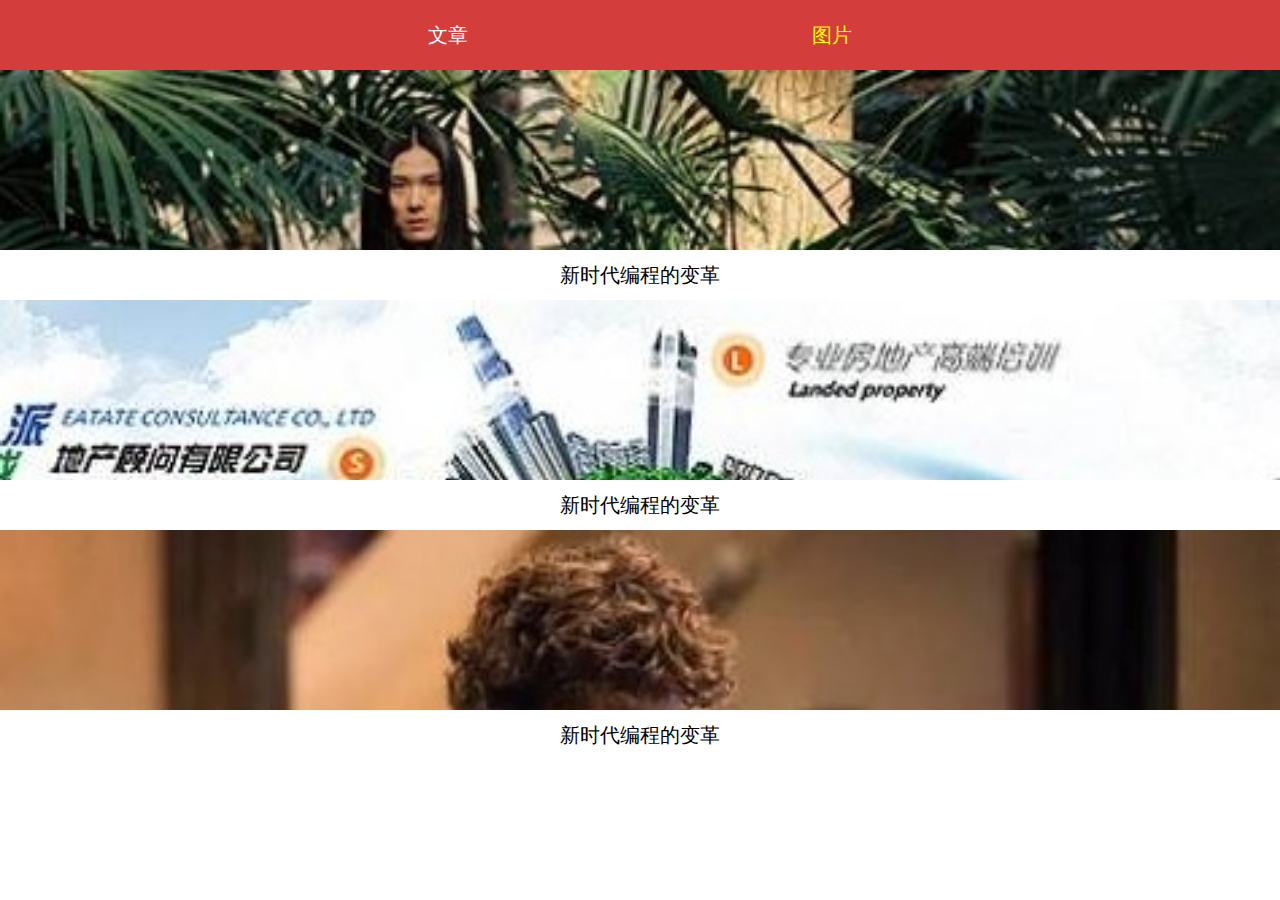
==== imgs.html @ d8a2514d "'bk'" ====
<!doctype html>
<html lang="en">
<head>
    <meta charset="UTF-8">
    <meta name="viewport"
          content="width=device-width, user-scalable=no, initial-scale=1.0, maximum-scale=1.0, minimum-scale=1.0">
    <meta http-equiv="X-UA-Compatible" content="ie=edge">
    <link rel="stylesheet" href="css/base.css">
    <link rel="stylesheet" href="css/imgs.css">
    <script src="js/jquery.min.js"></script>
    <script src="js/rem.js"></script>
    <title>Document</title>
</head>
<body>
<header>
    <div class="center_hd">
        <div class="mybk">文章</div>
        <div class="picture">图片</div>
    </div>
</header>
<section>
    <ul>
        <li>

            <div class="imgs"><img src="img/timg1-1.jpg" alt=""></div>
            <div class="title">新时代编程的变革</div>

        </li>
        <li>

            <div class="imgs"><img src="img/timg2-1.jpg" alt=""></div>
            <div class="title">新时代编程的变革</div>

        </li>
        <li>

            <div class="imgs"><img src="img/timg3-1.jpg" alt=""></div>
            <div class="title">新时代编程的变革</div>

        </li>
    </ul>
</section>

</body>
<script>
    $('section ul').on('click','li',function () {
        location.href='imgs_x.html';
    })
    $('.mybk').click(function () {
        location.href='index.html';
    })
</script>
</html>
---- css/base.css ----
/*
* @Author: Administrator
* @Date:   2017-09-30 11:38:01
* @Last Modified by:   Administrator
* @Last Modified time: 2017-09-30 11:45:07
*/

*{
		margin: 0;
		padding: 0;

		list-style: none;
		font-family: "微软雅黑" ,"宋体", sans-serif;
}
a{
		text-decoration: none;
}

body{
		background: #ffffff;
}
img{
		border: 0;
}
---- css/imgs.css ----
*{
    padding: 0;
    margin: 0;
    list-style-type: none;
}
header{
    width: 100%;
    height: 0.7rem;
    background: #d33e3d;
}
.center_hd{
    width: 60%;
    height: 100%;
    margin: 0 auto;
}
.mybk{
    width: 50%;
    height: 100%;
    float: left;
    font-size: 0.2rem;
    color: white;
    line-height: 0.7rem;
    text-align: center;
}
.picture{
    width: 50%;
    height: 100%;
    float: left;
    font-size: 0.2rem;
    color: yellow;
    line-height: 0.7rem;
    text-align: center;
}
section{
    width: 100%;

}
section ul{
    width: 100%;
}
section ul li{
    width: 100%;

}
.imgs{
    width: 100%;
    height: 1.8rem;
    overflow: hidden;

}
.imgs img{
    width: 100%;



}
.title{
    width: 100%;
    height: 0.5rem;
    font-size: 0.2rem;
    line-height: 0.5rem;
    text-align: center;

}
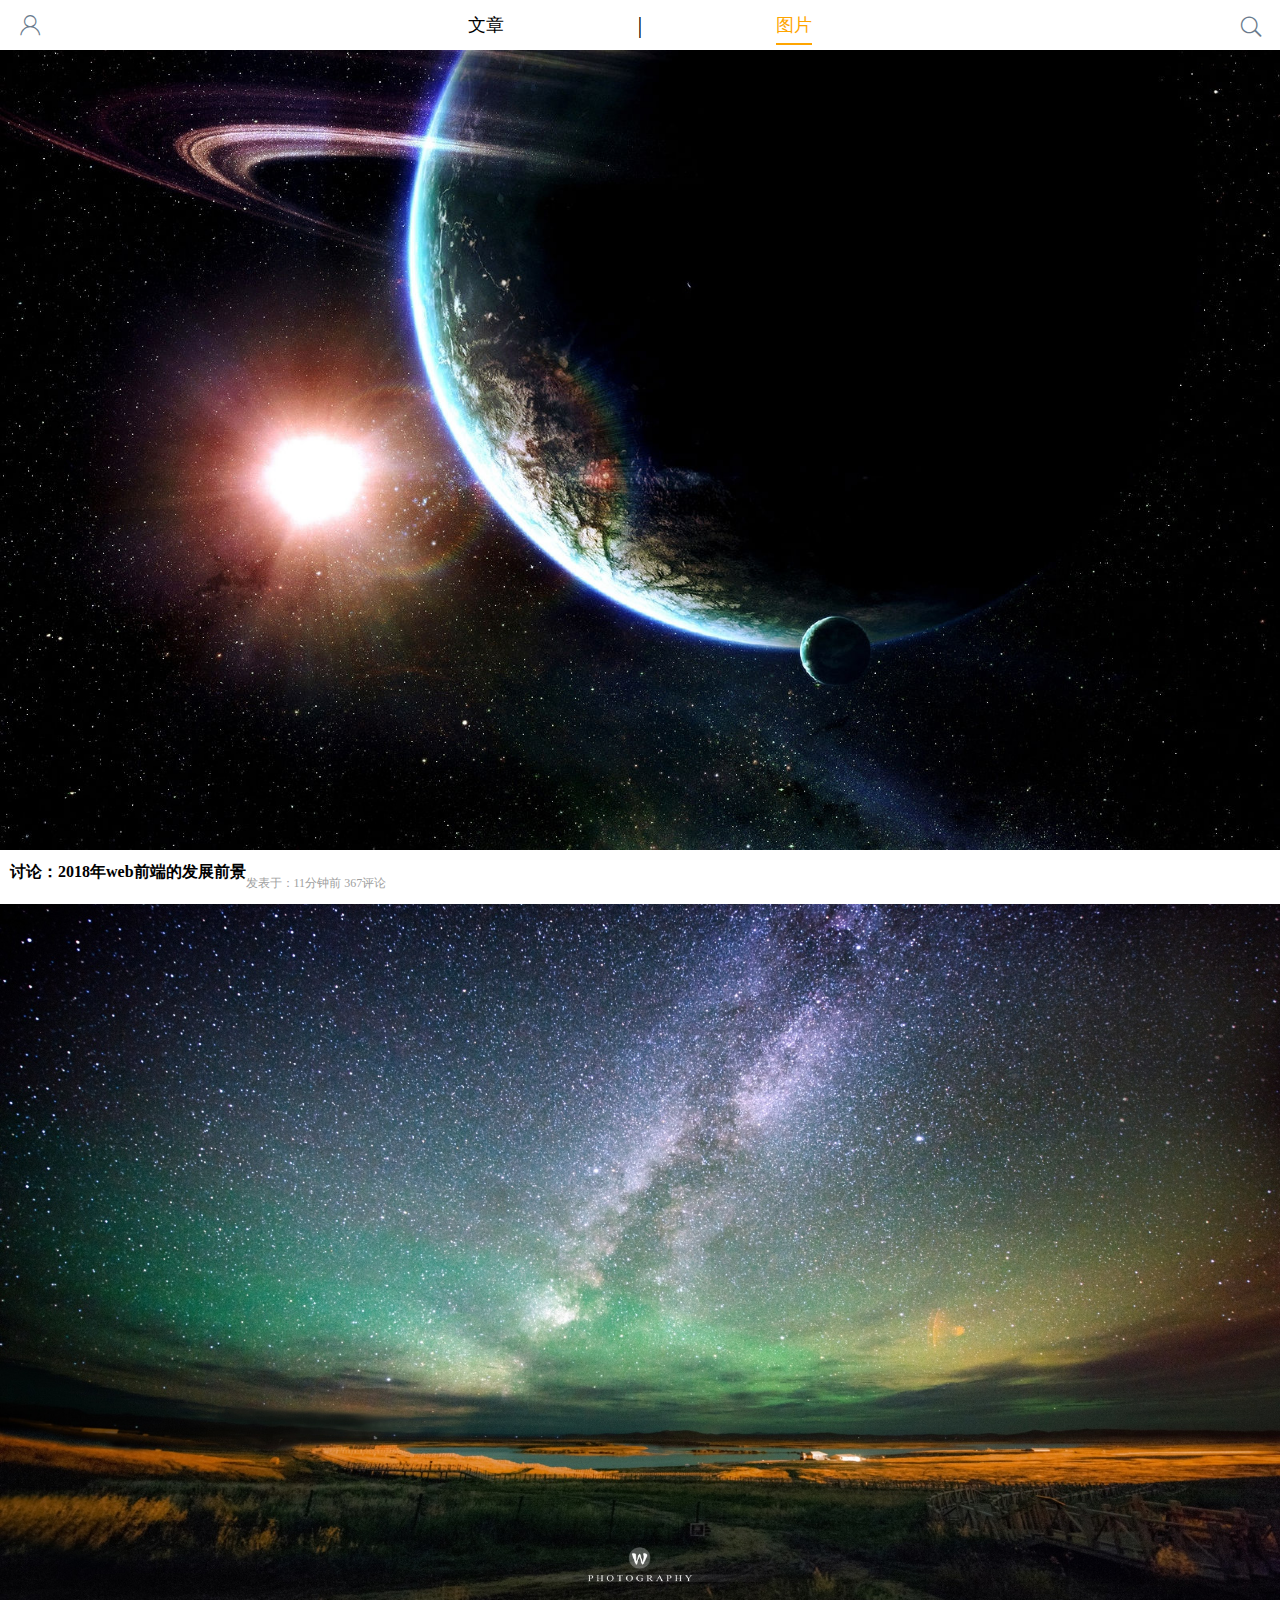
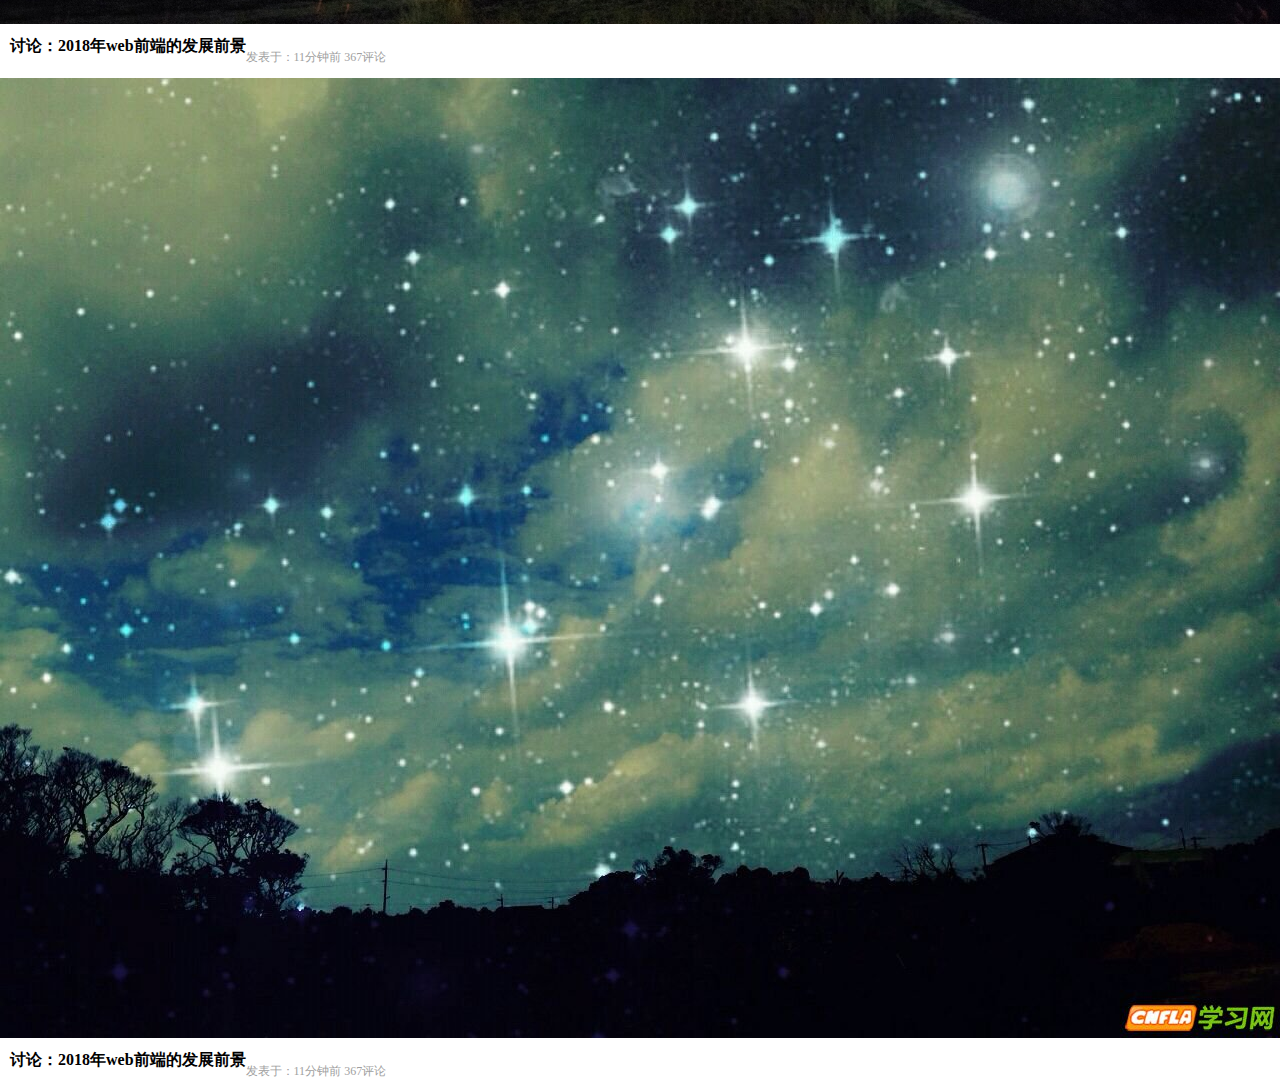
==== commit 47c73b9b: "'s'" ====
--- a/imgs.html
+++ b/imgs.html
@@ -5,38 +5,104 @@
     <meta name="viewport"
           content="width=device-width, user-scalable=no, initial-scale=1.0, maximum-scale=1.0, minimum-scale=1.0">
     <meta http-equiv="X-UA-Compatible" content="ie=edge">
-    <link rel="stylesheet" href="css/base.css">
+    <title>我的博客</title>
     <link rel="stylesheet" href="css/imgs.css">
+   
     <script src="js/jquery.min.js"></script>
+   
     <script src="js/rem.js"></script>
-    <title>Document</title>
+    <link rel="stylesheet" href="iconfont/iconfont.css">
+    
+    <style>
+        html, body {
+            position: relative;
+            height: 100%;
+        }
+        body {
+            background: #eee;
+            font-family: Helvetica Neue, Helvetica, Arial, sans-serif;
+            font-size: 14px;
+            color:#000;
+            margin: 0;
+            padding: 0;
+            background: white;
+        }
+        .swiper-container {
+            width: 100%;
+            height: 1.8rem;
+
+        }
+        .swiper-slide {
+            text-align: center;
+            font-size: 18px;
+            background: #fff;
+
+            /* Center slide text vertically */
+            display: -webkit-box;
+            display: -ms-flexbox;
+            display: -webkit-flex;
+            display: flex;
+            -webkit-box-pack: center;
+            -ms-flex-pack: center;
+            -webkit-justify-content: center;
+            justify-content: center;
+            -webkit-box-align: center;
+            -ms-flex-align: center;
+            -webkit-align-items: center;
+            align-items: center;
+
+        }
+        .swiper-slide img{
+
+            width: 100%;
+            height: 100%;
+
+        }
+
+    </style>
+
 </head>
 <body>
 <header>
-    <div class="center_hd">
-        <div class="mybk">文章</div>
-        <div class="picture">图片</div>
-    </div>
+<div class="center_hd">
+<div class="min"><i class="iconfont iconfont1">&#xe603;</i></div>
+    <div class="mybk"><span>文章</span></div>
+    <p>|</p>
+    <div class="picture"><span>图片</span></div>
+    <div class="shou"><i class="iconfont iconfont1">&#xe600;</i></div>
+</div>
 </header>
 <section>
     <ul>
         <li>
-
-            <div class="imgs"><img src="img/timg1-1.jpg" alt=""></div>
-            <div class="title">新时代编程的变革</div>
-
+        <div class="neirong">
+        <div class="right"><img src="img/1.jpg" alt=""></div>
+            <div class="left">
+                <h3>讨论：2018年web前端的发展前景</h3>
+                <p>发表于：<span>11</span>分钟前&nbsp;<span>367</span>评论</p>
+            </div>
+            
+        </div>
         </li>
         <li>
-
-            <div class="imgs"><img src="img/timg2-1.jpg" alt=""></div>
-            <div class="title">新时代编程的变革</div>
-
+        <div class="neirong">
+        <div class="right"><img src="img/2.jpg" alt=""></div>
+            <div class="left">
+                <h3>讨论：2018年web前端的发展前景</h3>
+                <p>发表于：<span>11</span>分钟前&nbsp;<span>367</span>评论</p>
+            </div>
+            
+        </div>
         </li>
         <li>
-
-            <div class="imgs"><img src="img/timg3-1.jpg" alt=""></div>
-            <div class="title">新时代编程的变革</div>
-
+        <div class="neirong">
+        <div class="right"><img src="img/3.jpg" alt=""></div>
+            <div class="left">
+                <h3>讨论：2018年web前端的发展前景</h3>
+                <p>发表于：<span>11</span>分钟前&nbsp;<span>367</span>评论</p>
+            </div>
+            
+        </div>
         </li>
     </ul>
 </section>
@@ -46,8 +112,8 @@
     $('section ul').on('click','li',function () {
         location.href='imgs_x.html';
     })
-    $('.mybk').click(function () {
+    $('.mybk').click(function(){
         location.href='index.html';
     })
 </script>
-</html>+</html>
--- a/css/imgs.css
+++ b/css/imgs.css
@@ -1,34 +1,50 @@
 *{
     padding: 0;
     margin: 0;
-    list-style-type: none;
+    font-family: '宋体';
+    list-style: none;
 }
 header{
     width: 100%;
-    height: 0.7rem;
-    background: #d33e3d;
+    height: 0.5rem;
+    position: relative;
+    
 }
 .center_hd{
-    width: 60%;
+    width: 40%;
     height: 100%;
     margin: 0 auto;
 }
+.center_hd p{
+    width: 20%;
+    font-size: 0.24rem;
+    float: left;
+    line-height: 0.5rem;
+    text-align: center;
+}
 .mybk{
-    width: 50%;
+    width: 40%;
     height: 100%;
     float: left;
-    font-size: 0.2rem;
-    color: white;
-    line-height: 0.7rem;
+    font-size: 0.18rem;
+    
+    line-height: 0.5rem;
     text-align: center;
+    
+    box-sizing: border-box;
+    
+}
+.picture span{
+    border-bottom: 0.02rem solid orange;
+    padding-bottom: 0.08rem;
 }
 .picture{
-    width: 50%;
+    width: 40%;
     height: 100%;
     float: left;
-    font-size: 0.2rem;
-    color: yellow;
-    line-height: 0.7rem;
+    font-size: 0.18rem;
+   color: orange;
+    line-height: 0.5rem;
     text-align: center;
 }
 section{
@@ -37,28 +53,80 @@
 }
 section ul{
     width: 100%;
+
+
 }
 section ul li{
     width: 100%;
+    
+    
+    
+}
+.neirong{
+    width: 100%;
+    height: 100%;
+    
+   
+}
+.left{
+
+    width: 100%;
+    display: flex;
+    flex-wrap: wrap;
+    box-sizing: border-box;
+    padding: 0.08rem 0.1rem;
+    padding-bottom: 0.1rem;
+    box-sizing: border-box;
+    
 
 }
-.imgs{
+.left h3{
+    color: #000;
+    font-size: .16rem;
+    font-weight: 600;
+    line-height: .2rem;
+}
+.left p{
+    margin-top: 0.1rem;
+    color: #9f9f9f;
+    font-size: .12rem;
+    line-height: .22rem;
+}
+.right{
     width: 100%;
-    height: 1.8rem;
-    overflow: hidden;
 
 }
-.imgs img{
+.right img{
     width: 100%;
-
-
-
 }
-.title{
-    width: 100%;
-    height: 0.5rem;
-    font-size: 0.2rem;
-    line-height: 0.5rem;
+.iconfont {
+  font-family:"iconfont" !important;
+  font-size:16px;
+  font-style:normal;
+  -webkit-font-smoothing: antialiased;
+  -moz-osx-font-smoothing: grayscale;
+}
+i.iconfont1{
+    font-size: 0.24rem;
+    color: #6A7B8D;
+}
+.min{
+    width: 0.4rem;
+    height: 0.4rem;
+    position: absolute;
+    left: 0.1rem;
+    top: 50%;
+    margin-top: -0.2rem;
     text-align: center;
-
+    line-height: 0.4rem;
 }
+.shou{
+    width: 0.4rem;
+    height: 0.4rem;
+    position: absolute;
+    right: 0.1rem;
+    top: 50%;
+    margin-top: -0.2rem;
+    text-align: center;
+    line-height: 0.4rem;
+}--- a/iconfont/iconfont.css
+++ b/iconfont/iconfont.css
@@ -0,0 +1,23 @@
+
+@font-face {font-family: "iconfont";
+  src: url('iconfont.eot?t=1513265849756'); /* IE9*/
+  src: url('iconfont.eot?t=1513265849756#iefix') format('embedded-opentype'), /* IE6-IE8 */
+  url('[data-uri]') format('woff'),
+  url('iconfont.ttf?t=1513265849756') format('truetype'), /* chrome, firefox, opera, Safari, Android, iOS 4.2+*/
+  url('iconfont.svg?t=1513265849756#iconfont') format('svg'); /* iOS 4.1- */
+}
+
+.iconfont {
+  font-family:"iconfont" !important;
+  font-size:16px;
+  font-style:normal;
+  -webkit-font-smoothing: antialiased;
+  -moz-osx-font-smoothing: grayscale;
+}
+
+.icon-sousuo:before { content: "\e600"; }
+
+.icon-wode:before { content: "\e603"; }
+
+.icon-gengduo:before { content: "\e628"; }
+
